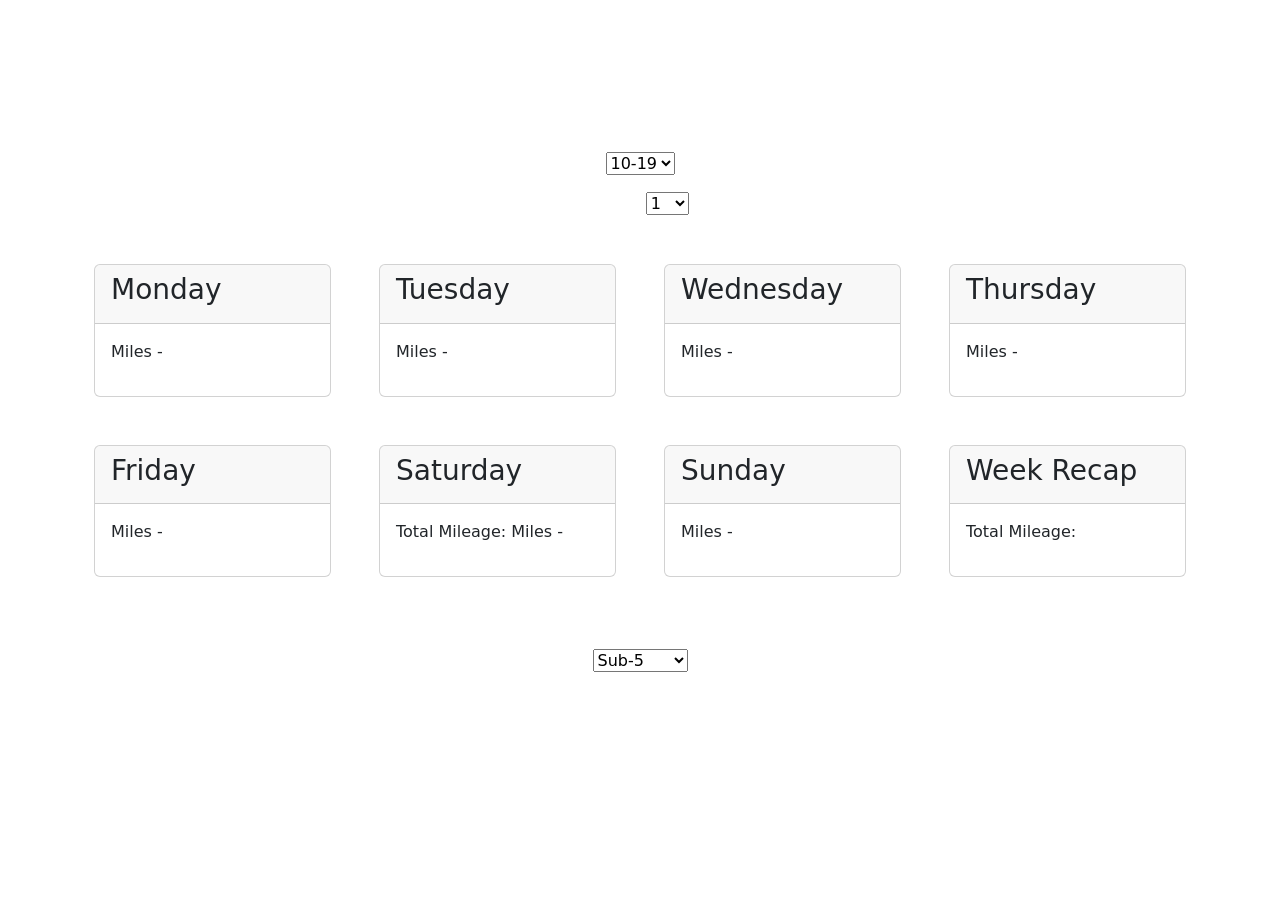
==== www/index.html @ c2582ce8 "Reorganizing for deployment." ====
<!DOCTYPE html>
<html lang="en">
  <head>
    <meta charset="UTF-8">
    <meta name="viewport" content="width=device-width, initial-scale=1.0">
    <meta http-equiv="X-UA-Compatible" content="ie=edge">
    <title>Running Plans</title>
    <link href="https://cdn.jsdelivr.net/npm/bootstrap@5.3.2/dist/css/bootstrap.min.css" rel="stylesheet" integrity="sha384-T3c6CoIi6uLrA9TneNEoa7RxnatzjcDSCmG1MXxSR1GAsXEV/Dwwykc2MPK8M2HN" crossorigin="anonymous">
    <link rel="stylesheet" href="styles.css">
  </head>
  <body>
    <div class="container">
        <header class="text-center mt-5">
            <h1 class="text-white">Half Marathon Training Plan</h1>
        </header>
        <div class="row justify-content-center">
            <div class="col-md-3 pt-4 pb-2 text-center">
                <label class="text-white">Current Miles run per week: </label>
                <select id="current-miles-per-week" onchange="changeWeeklyDisplay(week.value, plan.value)">
                    <option value="0">10-19</option>
                    <option value="1">20-29</option>
                    <option value="2">30-39</option>
                    <option value="3">40-59</option>
                    <option value="4">60+</option>
                </select>
            </div>
        </div>
        <div class="row justify-content-center">
            <div class="col-md-3 pb-4 pt-2 text-center">
                <label class="text-white">Week: </label>
                <select id="week" onchange="changeWeeklyDisplay(week.value, plan.value)">
                    <option>1</option>
                    <option>2</option>
                    <option>3</option>
                    <option>4</option>
                    <option>5</option>
                    <option>6</option>
                    <option>7</option>
                    <option>8</option>
                    <option>9</option>
                    <option>10</option>
                    <option>11</option>
                    <option>12</option>
                </select>
            </div>
        </div>
    </div>
    <div id="full-output" class="container">
        <div class="row">
            <div class="col">
            </div>
        </div>
        <div class="row equal-height-row d-flex flex-wrap align-items-center">
            <div class="col-lg-3 col-md-6 p-4 d-flex flex-column justify-content-between">
                <div class="daily-plan card col" id="monday">
                    <div class="card-header">
                        <h3>Monday</h3>
                    </div>
                    <div class="card-body">
                        <p><span class="daily-mileage" id="monday-miles"></span> Miles - <span class="daily-workout-type" id="monday-workout-type"></span></p>
                        <p><span class="daily-instructions" id="monday-instructions"></span></p>
                    </div>
                </div>
            </div>
            <div class="col-lg-3 col-md-6 p-4 d-flex flex-column justify-content-between">
                <div class="daily-plan card col" id="tuesday">
                    <div class="card-header">
                        <h3>Tuesday</h3>
                    </div>
                    <div class="card-body">
                        <p><span class="daily-mileage" id="tuesday-miles"></span> Miles - <span class="daily-workout-type" id="tuesday-workout-type"></span></p>
                        <p><span class="daily-instructions" id="tuesday-instructions"></span></p>
                    </div>
                </div>
            </div>
            <div class="col-lg-3 col-md-6 p-4 d-flex flex-column justify-content-between">
                <div class="daily-plan card col" id="wednesday">
                    <div class="card-header">
                        <h3>Wednesday</h3>
                    </div>
                    <div class="card-body">
                        <p><span class="daily-mileage" id="wednesday-miles"></span> Miles - <span class="daily-workout-type" id="wednesday-workout-type"></span></p>
                        <p><span class="daily-instructions" id="wednesday-instructions"></span></p>
                    </div>
                </div>
            </div>
            <div class="col-lg-3 col-md-6 p-4 d-flex flex-column justify-content-between">
                <div class="daily-plan card" id="thursday">
                    <div class="card-header">
                        <h3>Thursday</h3>
                    </div>
                    <div class="card-body">
                        <p><span class="daily-mileage" id="thursday-miles"></span> Miles - <span class="daily-workout-type" id="thursday-workout-type"></span></p>
                        <p><span class="daily-instructions" id="thursday-instructions"></span></p>
                    </div>
                </div>
            </div>
        </div>
        <div class="row equal-height-row d-flex flex-wrap align-items-center">
            <div class="col-lg-3 col-md-6 p-4 d-flex flex-column justify-content-between">
                <div class="daily-plan card" id="friday">
                    <div class="card-header">
                        <h3>Friday</h3>
                    </div>
                    <div class="card-body">
                        <p><span class="daily-mileage" id="friday-miles"></span> Miles - <span class="daily-workout-type" id="friday-workout-type"></span></p>
                        <p><span class="daily-instructions" id="friday-instructions"></span></p>
                    </div>
                </div>
            </div>
            <div class="col-lg-3 col-md-6 p-4 d-flex flex-column justify-content-between">
                <div class="daily-plan card" id="saturday">
                    <div class="card-header">
                        <h3>Saturday</h3>
                    </div>
                    <div class="card-body">
                        <p>Total Mileage: <span class="daily-mileage" id="saturday-miles"></span> Miles - <span class="daily-workout-type" id="saturday-workout-type"></span></p>
                        <p><span class="daily-instructions" id="saturday-instructions"></span></p>
                    </div>
                </div>
            </div>
            <div class="col-lg-3 col-md-6 p-4 d-flex flex-column justify-content-between">
                <div class="daily-plan card" id="sunday">
                    <div class="card-header">
                        <h3>Sunday</h3>
                    </div>
                    <div class="card-body">
                        <p><span class="daily-mileage" id="sunday-miles"></span> Miles - <span class="daily-workout-type" id="sunday-workout-type"></span></p>
                        <p><span class="daily-instructions" id="sunday-instructions"></span></p>
                    </div>
                </div>
            </div>
            <div class="col-lg-3 col-md-6 p-4 d-flex flex-column justify-content-between">
                <div class="daily-plan card" id="weekly-total">
                    <div class="card-header">
                        <h3>Week Recap</h3>
                    </div>
                    <div class="card-body">
                        <p>Total Mileage: <span class="weekly-mileage" id="weekly-miles"></span></p>
                    </div>
                </div>
            </div>
        </div>
        <div class="row justify-content-center">
            <div class="col-md-4 p-4 text-center">
                <label class="text-white">Current Estimated Mile Time: </label>
                <select id="pace" onchange="changePacingDisplay(pace.value)">
                    <option value="0">Sub-5</option>
                    <option value="1">5-5:59</option>
                    <option value="2">6-6:59</option>
                    <option value="3">7-7:59</option>
                    <option value="4">8-8:59</option>
                    <option value="5">9-9:59</option>
                    <option value="6">10-10:59</option>
                    <option value="7">11-11:59</option>
                    <option value="8">12-12:59</option>
                    <option value="9">13-13:59</option>
                    <option value="10">14-14:59</option>
                    <option value="11">15+</option>
                </select>
            </div>
        </div>
        <div class="row justify-content-center">
            <div id="pacing" class="col-lg-2 col-md-4 p-2 d-flex flex-column justify-content-between text-center">
                <p class="text-white">Easy Pace: <span id="easy-pace"></span></p>
            </div>
            <div id="pacing" class="col-lg-2 col-md-4 p-2 d-flex flex-column justify-content-between text-center">
                <p class="text-white">Marathon Pace: <span id="marathon-pace"></span></p>
            </div>
            <div id="pacing" class="col-lg-2 col-md-4 p-2 d-flex flex-column justify-content-between text-center">
                <p class="text-white">Tempo Pace: <span id="tempo-pace"></span></p>
            </div>
            <div id="pacing" class="col-lg-2 col-md-4 p-2 d-flex flex-column justify-content-between text-center">
                <p class="text-white">Interval Pace: <span id="interval-pace"></span></p>
            </div>
            <div id="pacing" class="col-lg-2 col-md-4 p-2 d-flex flex-column justify-content-between text-center">
                <p class="text-white">Repetition Pace: <span id="repetition-pace"></span></p>
            </div>
        </div>
    </div>
    <script src="https://cdn.jsdelivr.net/npm/bootstrap@5.3.2/dist/js/bootstrap.bundle.min.js" integrity="sha384-C6RzsynM9kWDrMNeT87bh95OGNyZPhcTNXj1NW7RuBCsyN/o0jlpcV8Qyq46cDfL" crossorigin="anonymous"></script>
	<script src="script.js"></script>
  </body>
</html>
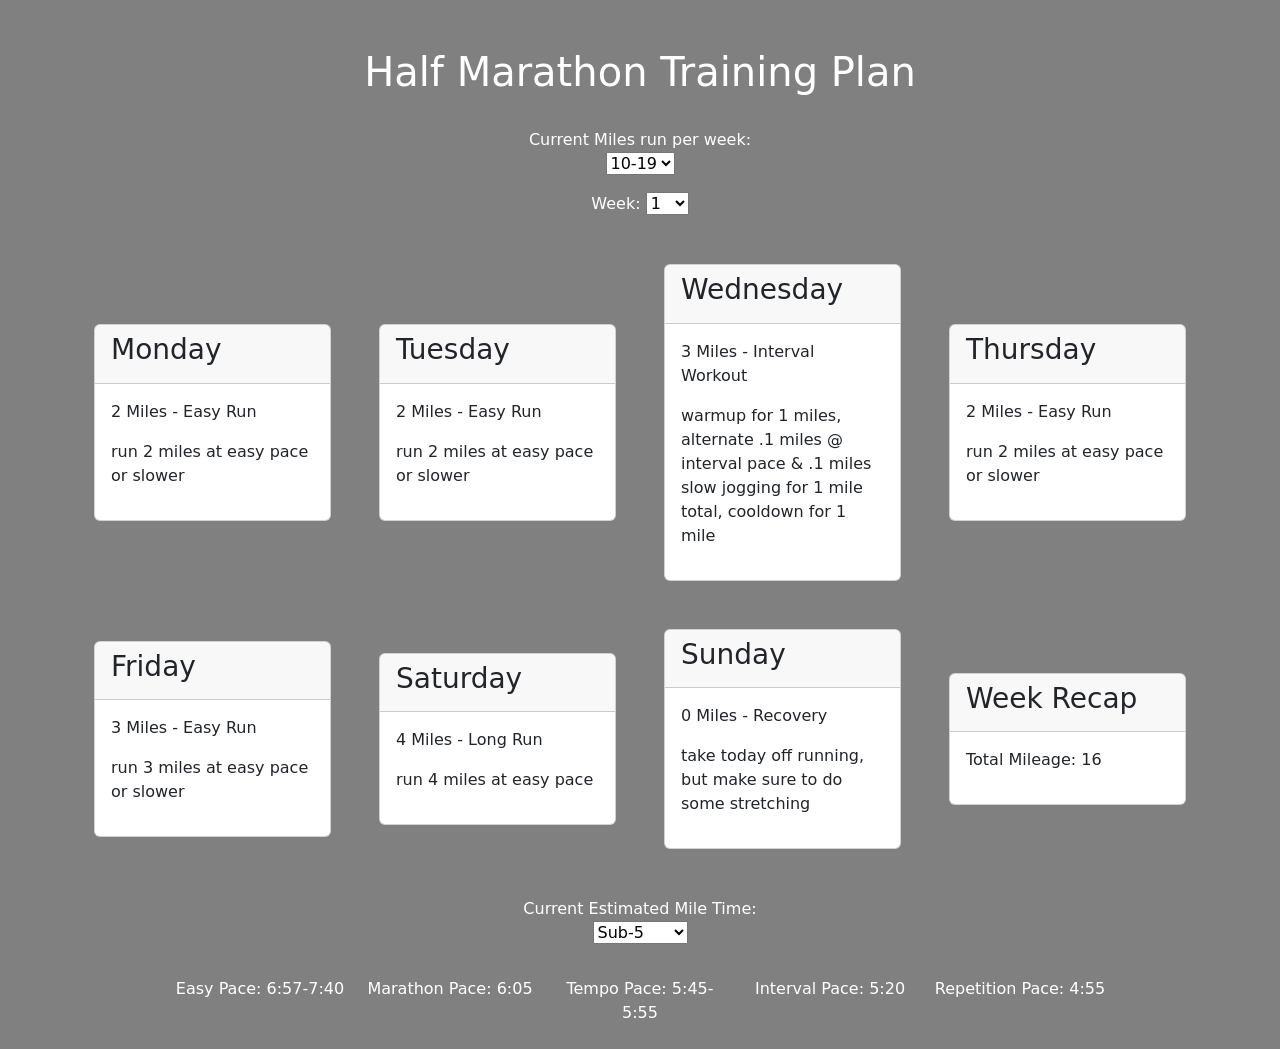
==== commit ad75d20a: "Changing the links to js and css files in index.html so the webpage renders properly after reorganiz" ====
--- a/www/index.html
+++ b/www/index.html
@@ -6,7 +6,7 @@
     <meta http-equiv="X-UA-Compatible" content="ie=edge">
     <title>Running Plans</title>
     <link href="https://cdn.jsdelivr.net/npm/bootstrap@5.3.2/dist/css/bootstrap.min.css" rel="stylesheet" integrity="sha384-T3c6CoIi6uLrA9TneNEoa7RxnatzjcDSCmG1MXxSR1GAsXEV/Dwwykc2MPK8M2HN" crossorigin="anonymous">
-    <link rel="stylesheet" href="styles.css">
+    <link rel="stylesheet" href="css/styles.css">
   </head>
   <body>
     <div class="container">
@@ -114,7 +114,7 @@
                         <h3>Saturday</h3>
                     </div>
                     <div class="card-body">
-                        <p>Total Mileage: <span class="daily-mileage" id="saturday-miles"></span> Miles - <span class="daily-workout-type" id="saturday-workout-type"></span></p>
+                        <p><span class="daily-mileage" id="saturday-miles"></span> Miles - <span class="daily-workout-type" id="saturday-workout-type"></span></p>
                         <p><span class="daily-instructions" id="saturday-instructions"></span></p>
                     </div>
                 </div>
@@ -179,6 +179,6 @@
         </div>
     </div>
     <script src="https://cdn.jsdelivr.net/npm/bootstrap@5.3.2/dist/js/bootstrap.bundle.min.js" integrity="sha384-C6RzsynM9kWDrMNeT87bh95OGNyZPhcTNXj1NW7RuBCsyN/o0jlpcV8Qyq46cDfL" crossorigin="anonymous"></script>
-	<script src="script.js"></script>
+	<script src="js/script.js"></script>
   </body>
 </html>
--- a/www/css/styles.css
+++ b/www/css/styles.css
@@ -0,0 +1,7 @@
+body {
+    background-color: gray;
+}
+
+.daily-workout-type {
+    text-transform: capitalize;
+}
